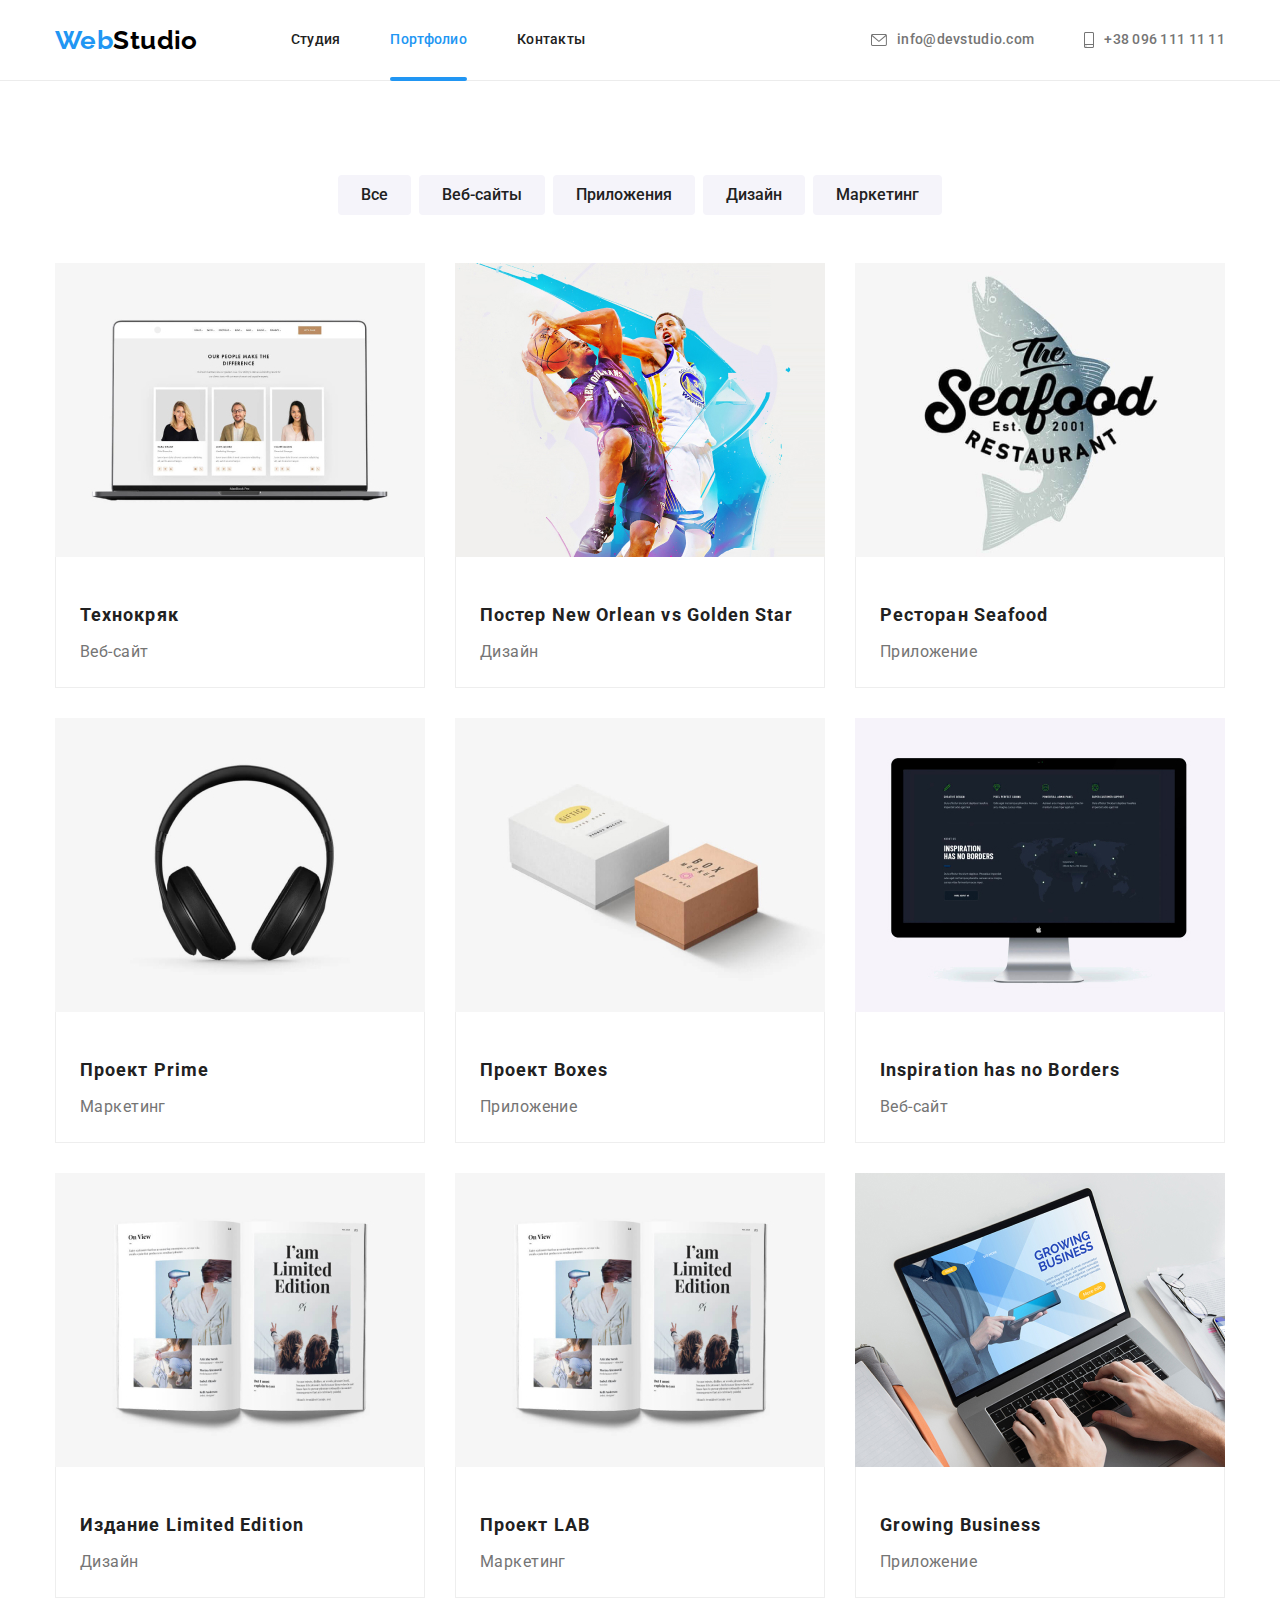
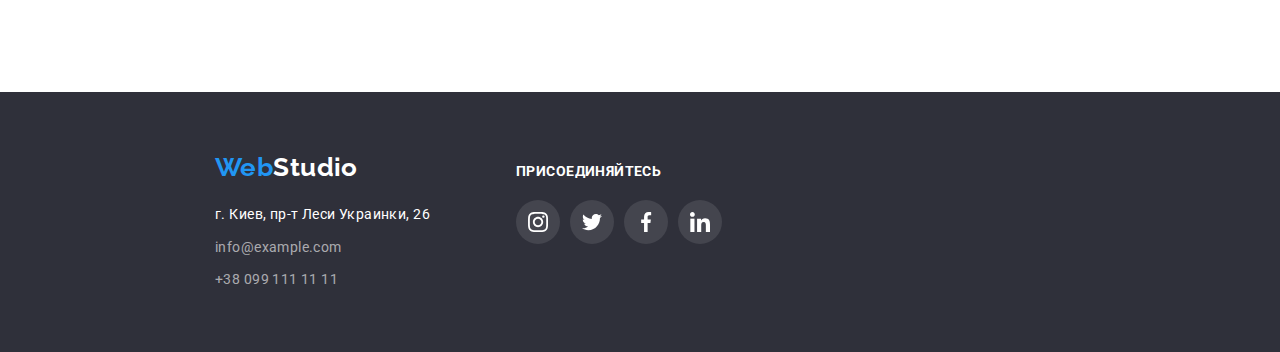
==== portfolio.html @ ba57a9d3 "Делает ДЗ-6" ====
<!DOCTYPE html>
<html lang="ru">
  <head>
    <meta charset="UTF-8" />
    <meta name="viewport" content="width=device-width, initial-scale=1.0" />
    <title>Web Studio</title>
    <link
      href="https://fonts.googleapis.com/css2?family=Raleway:wght@700&family=Roboto:wght@400;500;700;900&display=swap"
      rel="stylesheet"
    />
    <link
      rel="stylesheet"
      href="https://cdnjs.cloudflare.com/ajax/libs/modern-normalize/1.0.0/modern-normalize.min.css"
    />
    <link rel="stylesheet" href="./css/styles.css" />
  </head>
  <body>
    <!-- шапка-страницы -->
    <header class="page-header">
      <div class="container top-line">
        <nav class="nav">
          <!-- логотип -->
          <a href="./index.html" class="link logo " aria-label="логотип"><span class="logo-custom">Web</span>Studio</a>
    
          <!-- навигация-сайта -->
          <ul class="site-nav list">
            <li class="item">
              <a href="./index.html" class="link studio-page">Студия</a>
            </li>
            <li class="item">
              <a href="./portfolio.html" class="link current portfolio-page">Портфолио</a>
            </li>
            <li class="item">
              <a href="" class="link contacts-page">Контакты</a>
            </li>
          </ul>
        </nav>
    
        <!-- телефон-електроннаяпочта -->
        <ul class="header-contacts list">
          <li class="contacts-item">
            <a href="mailto:info@devstudio.com" class="link email"><svg class="icon" width=16 height=12>
                <use class="email-hover" href="./img/icomoon/sprite.svg#email-icon"></use>
              </svg>info@devstudio.com</a>
          </li>
    
          <li class="contacts-item">
            <a href="tel:+380961111111" class="link phone"><svg class="icon" width=10 height=16>
                <use href="./img/icomoon/sprite.svg#tel-icon"></use>
              </svg>+38 096 111 11 11</a>
          </li>
        </ul>
      </div>
    </header>

    <main>
    <!--  Cекция работ -->
    <section class="default-section portfolio-section">
      <div class="container">
        <h1 class="portfolio-title">Портфолио</h1>

        <!-- Фильтр портфолио -->
          <ul class="filter list">
            <li class="filter-item"><button type="button" class="filter-button">Все</button></li>
            <li class="filter-item">
              <button type="button" class="filter-button">Веб-сайты</button>
            </li>
            <li class="filter-item">
              <button type="button" class="filter-button">Приложения</button>
            </li>
            <li class="filter-item"><button type="button" class="filter-button">Дизайн</button></li>
            <li class="filter-item">
              <button type="button" class="filter-button">Маркетинг</button>
            </li>
        </ul>

        <!-- Блок работ -->
        <ul class="works list">
          <li class="works-item">
            <a href="" class="link works-link">
              <div class="wrapper">
              <img class="card-image" src="./img/portfolio-tehnokryak.jpg" alt="Изображение примера веб-сайта" width="370" />
              <div class="works-overlay">
                <p>Технокряк это современная площадка распространения коронавируса. Компании используют эту платформу для цифровогошпионажа и атак на защищённые сервера конкурентов.</p>
              </div>
            </div>
            
            <div class="card">
              <h2>Технокряк</h2>
            
              <p>Веб-сайт</p>
            </div>
           </a>
          </li>

          <li class="works-item">
            <a href="" class="link works-link">
              <div class="wrapper">
                <img class="card-image" src="./img/portfolio-poster.jpg" alt="Изображение примера дизайна" width="370" />
                <div class="works-overlay">
                <p>Технокряк это современная площадка распространения коронавируса. Компании используют эту платформу для цифрового шпионажа и атак на защищённые сервера конкурентов.</p>
                </div>
              </div>

              <div class="card">
                <h2>Постер <span lang="en">New Orlean vs Golden Star</span></h2>
              
                <p>Дизайн</p>
              </div>
            </a>
          </li>

          <li class="works-item">
            <a href="" class="link works-link">
              <div class="wrapper">
                <img class="card-image" src="./img/portfolio-restaurant.jpg" alt="Изображение примера приложения" width="370" />
              <div class="works-overlay">
                <p>Технокряк это современная площадка распространения коронавируса. Компании используют эту платформу для цифрового шпионажа и атак на защищённые сервера конкурентов.</p>
              </div>
            </div>

            <div class="card">
            <h2>Ресторан <span lang="en">Seafood</span></h2>
            
            <p>Приложение</p></div>
            </a>
          </li>

          <li class="works-item">
            <a href="" class="link works-link">
              <div class="wrapper">
                <img class="card-image" src="./img/portfolio-projectprime.jpg" alt="Изображение примера проекта маркетинг"
                  width="370" />
                <div class="works-overlay">
                  <p>Технокряк это современная площадка распространения коронавируса. Компании используют эту платформу для цифрового шпионажа и атак на защищённые сервера конкурентов.</p>
                </div>
              </div>

            <div class="card">
            <h2>Проект <span lang="en">Prime</span></h2>
            
            <p>Маркетинг</p></div>
            </a>
          </li>

          <li class="works-item">
            <a href="" class="link works-link">
              <div class="wrapper">
                <img class="card-image" src="./img/portfolio-projectboxes.jpg" alt="Изображение примера приложения" width="370" />
               <div class="works-overlay">
                <p>Технокряк это современная площадка распространения коронавируса. Компании используют эту платформу для цифрового шпионажа и атак на защищённые сервера конкурентов.</p>
              </div>
            </div>

            <div class="card">
            <h2>Проект <span lang="en">Boxes</span></h2>
            
            <p>Приложение</p></div>
            </a>
          </li>

          <li class="works-item">
            <a href="" class="link works-link">
              <div class="wrapper"><img class="card-image" src="./img/portfolio-ins.jpg" alt="Изображение примера веб-сайта" width="370" />
              <div class="works-overlay">
                <p>Технокряк это современная площадка распространения коронавируса. Компании используют эту платформу для цифрового шпионажа и атак на защищённые сервера конкурентов.</p>
              </div>
            </div>

            <div class="card">
            <h2 lang="en">Inspiration has no Borders</h2>
            
            <p>Веб-сайт</p></div>
            </a>
          </li>

          <li class="works-item">
            <a href="" class="link works-link">
              <div class="wrapper"><img class="card-image" src="./img/portfolio-edition.jpg" alt="Изображение примера дизайна" width="370" />
              <div class="works-overlay">
                <p>Технокряк это современная площадка распространения коронавируса. Компании используют эту платформу для цифрового шпионажа и атак на защищённые сервера конкурентов.</p>  
              </div>
            </div>

            <div class="card">
              <h2>Издание <span lang="en">Limited Edition</span></h2>
            
            <p>Дизайн</p></div>
            </a>
          </li>

          <li class="works-item">
            <a href="" class="link works-link">
              <div class="wrapper"><img class="card-image" src="./img/portfolio-edition.jpg" alt="Изображение примера проекта маркетинг" width="370" />
              <div class="works-overlay">
                <p>Технокряк это современная площадка распространения коронавируса. Компании используют эту платформу для цифрового шпионажа и атак на защищённые сервера конкурентов.</p>
              </div>
            </div>
              
              <div class="card">
                <h2>Проект <span lang="en">LAB</span></h2>
              
                <p>Маркетинг</p>
              </div>
            </a>              
          </li>

          <li class="works-item">
            <a href="" class="link works-link">
              <div class="wrapper"><img class="card-image" src="./img/portfolio-growing.jpg" alt="Изображение примера проекта приложения" width="370" />
              <div class="works-overlay">
                <p>Технокряк это современная площадка распространения коронавируса. Компании используют эту платформу для цифрового шпионажа и атак на защищённые сервера конкурентов.</p>
              </div>
            </div>
              
              <div class="card">
              <h2 lang="en">Growing Business</h2>
              
                <p>Приложение</p>
                </div>
              </a>
            </li>
          </ul>
        </div>
      </section>
    </main>

    <!-- подвал-страницы -->
    <footer class="footer">
    
      <div class="container">
        <!-- Секция Адрес -->
        <section class="footer-adress">
          <a href="./index.html" class="link logo-footer"><span class="logo-custom">Web</span>Studio</a>
          <address class="adress-footer">
            <p>г. Киев, пр-т Леси Украинки, 26</p>
    
            <a href="mailto:info@example.com" class="link email">info@example.com</a>
    
            <a href="tel:+380991111111" class="link phone">+38 099 111 11 11</a>
          </address>
        </section>
    
        <!-- Секция соцсетей -->
        <section class="footer-socials">
          <b>присоединяйтесь</b>
        
          <ul class="list socials-list">
            <li class="socials-item">
              <a class="link socials-button" href="http://instagram.com" target="_blank">
                <svg class="hover-logo" width=20 height=20>
                  <use href="./img/icomoon/sprite.svg#instagram-icon"></use>
                </svg></a></li>
            <li class="socials-item">
              <a class="link socials-button" href="http://twitter.com" target="_blank">
                <svg class="hover-logo" width=20 height=20>
                  <use href="./img/icomoon/sprite.svg#twitter-icon"></use>
                </svg></a></li>
            <li class="socials-item">
              <a class="link socials-button" href="http://facebook.com" target="_blank">
                <svg class="hover-logo" width=20 height=20>
                  <use href="./img/icomoon/sprite.svg#facebook-icon"></use>
                </svg></a></li>
            <li class="socials-item">
              <a class="link socials-button" href="http://linkedin.com" target="_blank">
                <svg class="hover-logo" width=20 height=20>
                  <use href="./img/icomoon/sprite.svg#linkedin-icon"></use>
                </svg></a></li>
          </ul>
        </section>
      </div>
    </footer>
  </body>
</html>
---- css/styles.css ----
/* Основной цвет текста #212121; */
/* Вторичный цвет текста #757575; */
/* Белый #FFFFFF; */
/* Цвет акцента #2196F3; */
/* Вторичный цвет фона #2f303a; */
/* Вторичный цвет фона страницы Портфолио #f5f4fa; */

:root {
  --primary-text-color: #212121;
  --secondary-text-color: #757575;
  --accent-color: #2196f3;
  --primary-background-color: #ffffff;
  --secondary-background-color: #2f303a;
  --portfolio-secondary-bg-color: #f5f4fa;
  --transition-timing-function: cubic-bezier(0.4, 0, 0.2, 1);
}

body {
  background-color: var(--primary-background-color);

  --primary-text-color: #212121;
  font-family: Roboto, sans-serif;
  font-style: normal;
  font-size: 14px;
  letter-spacing: 0.03em;
}

.link {
  text-decoration: none;
}

.container {
  width: 1200px;
  padding-left: 15px;
  padding-right: 15px;
  margin: 0px auto;
}

.default-section {
  padding-top: 94px;
  padding-bottom: 94px;
}

.default-title {
  margin-top: 0px;
  margin-bottom: 50px;

  color: var(--primary-text-color);

  font-weight: 700;
  font-size: 36px;
  line-height: 1.16;
  letter-spacing: 0.03em;
  text-align: center;
}

.list {
  padding: 0px;
  margin: 0px;
  list-style: none;
}

.card-image {
  display: block;
  max-width: 100%;
  height: auto;
}

/* Стили страницы Студия */

/* Шапка страницы */
.page-header {
  border-bottom: 1px solid #ececec;
}

.top-line {
  display: flex;
  align-items: center;
}

.top-line .nav {
  display: flex;
  align-items: center;
}

/* Логотип */
.page-header .logo {
  font-family: Raleway, sans-serif;
  font-weight: 700;
  font-size: 26px;
  line-height: 1.19;

  color: #000000;
}

.logo-custom {
  color: var(--accent-color);
}

/* Навигация сайта */
.site-nav {
  display: flex;
  max-width: 294px;
  margin-left: 93px;
}

.site-nav .item:not(:last-child) {
  margin-right: 50px;
}
.site-nav .link {
  position: relative;
  display: block;
  padding-top: 32px;
  padding-bottom: 32px;

  color: var(--primary-text-color);
  font-weight: 500;
  font-size: 14px;
  line-height: 1.14;
  letter-spacing: 0.02em;
}

.site-nav .studio-page.current,
.site-nav .portfolio-page.current {
  color: var(--accent-color);
}

.site-nav .link:hover,
.site-nav .link:focus {
  color: var(--accent-color);
  transition: 250ms var(--transition-timing-function);
}

.site-nav .link::after {
  content: "";
  position: absolute;
  display: block;
  left: 0;
  bottom: -1px;
  width: 100%;
  height: 4px;

  background: var(--accent-color);
  border-radius: 2px;
  transform: scaleX(0);
  transition: transform 250ms var(--transition-timing-function);
}

.site-nav .current::after {
  content: "";
  position: absolute;
  display: block;
  left: 0;
  bottom: -1px;
  width: 100%;
  height: 4px;

  background: var(--accent-color);
  border-radius: 2px;
  transform: scaleX(1);
}

.site-nav .link:hover::after,
.site-nav .link:focus::after {
  transform: scaleX(1);
}

/* Контакты шапки */
.header-contacts {
  display: flex;
  margin-left: auto;
  min-width: 303px;
}

.header-contacts .contacts-item {
  display: flex;
}

.header-contacts .icon {
  margin-right: 10px;
  fill: #757575;
}

.header-contacts .contacts-item:not(:last-child) {
  margin-right: 50px;
}

.header-contacts a {
  display: flex;
  align-items: center;
  padding-top: 32px;
  padding-bottom: 32px;

  font-weight: 500;
  font-size: 14px;
  line-height: 1.14;
  letter-spacing: 0.02em;

  color: var(--secondary-text-color);
}
.contacts-item:hover .icon {
  color: var(--accent-color);
  fill: var(--accent-color);

  transition: 250ms var(--transition-timing-function);
}
.contacts-item:hover .email {
  color: var(--accent-color);
  fill: var(--accent-color);

  transition: 250ms var(--transition-timing-function);
}

.contacts-item:hover .phone {
  color: var(--accent-color);
  fill: var(--accent-color);

  transition: 250ms var(--transition-timing-function);
}

.email:focus {
  color: var(--accent-color);

  transition: 250ms var(--transition-timing-function);
}

.email:focus .icon {
  fill: var(--accent-color);

  transition: 250ms var(--transition-timing-function);
}
.phone:focus {
  color: var(--accent-color);

  transition: 250ms var(--transition-timing-function);
}

.phone:focus .icon {
  fill: var(--accent-color);

  transition: 250ms var(--transition-timing-function);
}

/* ============МОДАЛКА=========== */

/* БЭКДРОП */
.backdrop {
  position: fixed;
  z-index: 999;
  top: 0;
  left: 0;
  width: 100%;
  height: 100%;
  background-color: rgba(0, 0, 0, 0.2);
  opacity: 1;
  transition: opacity 250ms var(--transition-timing-function);
}

.backdrop.is-hidden {
  opacity: 0;
  pointer-events: none;
}

.backdrop.backdrop.is-hidden .modal {
  transform: translate(-50%, -50%) scale(1.1);
}

/* ОКНО */
.modal {
  position: absolute;
  top: 50%;
  left: 50%;
  transform: translate(-50%, -50%) scaleY(1);
  transition: transform 250ms var(--transition-timing-function);

  min-width: 528px;
  min-height: 581px;
  padding: 40px;
  background: #ffffff;
  border-radius: 4px;
  box-shadow: 0px 1px 3px rgba(0, 0, 0, 0.12), 0px 1px 1px rgba(0, 0, 0, 0.14),
    0px 2px 1px rgba(0, 0, 0, 0.2);
}

.modal .cls-btn {
  position: absolute;
  top: 8px;
  right: 8px;

  display: flex;
  justify-content: center;
  align-items: center;
  padding: 0;
  width: 30px;
  height: 30px;
  border-radius: 50%;
  border: 1px solid rgba(0, 0, 0, 0.1);
  background-color: #ffffff;

  transition: background-color 250ms var(--transition-timing-function);
}

.modal .cls-btn:hover,
.modal .cls-btn:focus {
  cursor: pointer;
  fill: var(--accent-color);
}

.cls-btn svg {
  width: 18px;
  height: 18px;
}

.modal .form-title {
  margin-top: 0;
  margin-bottom: 12px;
  color: #212121;
  font-weight: 700;
  font-size: 20px;
  line-height: 23px;
  text-align: center;
  letter-spacing: 0.03em;
}

/* ФОРМА */
.inputs {
  margin-bottom: 20px;
}

.inputs .form-field {
  position: relative;
  display: flex;
  flex-direction: column;
}

.inputs .form-field:not(:last-child) {
  margin-bottom: 10px;
}

.form-field label {
  margin-bottom: 4px;

  color: var(--secondary-text-color);
  font-weight: 400;
  font-size: 12px;
  line-height: 1.25;
  letter-spacing: 0.01em;
}

.form-field input {
  height: 40px;
  padding: 10px 42px;
  outline: 0;
  border: 1px solid rgba(33, 33, 33, 0.2);
  border-radius: 4px;

  transition: 250ms var(--transition-timing-function);
}

textarea {
  width: 448px;
  height: 120px;
  padding: 12px 16px;
  outline: 0;
  border: 1px solid rgba(33, 33, 33, 0.2);
  border-radius: 4px;
  resize: none;

  transition: 250ms var(--transition-timing-function);
}

textarea::placeholder {
  color: rgba(117, 117, 117, 0.5);
  font-weight: 400;
  font-size: 14px;
  line-height: 16px;
  letter-spacing: 0.01em;
}

.form-field input:hover,
.form-field input:focus,
.form-field textarea:hover,
.form-field textarea:focus {
  border: 1px solid var(--accent-color);
}

.svg-modal {
  position: absolute;
  top: 33px;
  left: 15px;

  transition: 250ms var(--transition-timing-function);
}

input:hover + .svg-modal,
input:focus + .svg-modal {
  fill: var(--accent-color);
}

.agreement-form {
  margin-bottom: 30px;
}

.agreement {
  display: flex;
  align-items: center;
  margin-left: 15px;

  color: #757575;
  font-weight: 400;
  font-size: 14px;
  line-height: 1.7142;
  letter-spacing: 0.03em;
}

.agreement a {
  text-decoration-line: underline;
  color: #2196f3;
}

.agreement-checkbox {
  position: absolute;
  appearance: none;
}

.checkbox-icon {
  display: inline-block;
  width: 15px;
  height: 15px;
  margin-right: 7px;

  background-image: url(../img/icon-check.svg);
  background-position: center;
  background-repeat: no-repeat;
  border-radius: 4px;
  border: 2px solid black;

  transition: 250ms var(--transition-timing-function);
}

.agreement-checkbox:checked + .checkbox-icon {
  background-color: var(--accent-color);
  border: var(--accent-color);
}

.submit-btn {
  display: flex;
  align-items: center;
  margin-right: auto;
  margin-left: auto;
  padding: 10px 55px;
  background: var(--accent-color);
  border-radius: 4px;
  outline: 0;
  border: 0;

  color: #ffffff;
  font-weight: 700;
  font-size: 16px;
  text-align: center;
  line-height: 1.87;
  letter-spacing: 0.06em;

  transition: 250ms var(--transition-timing-function);
}

.submit-btn:hover,
.submit-btn:focus {
  cursor: pointer;
  background-color: #188ce8;
  box-shadow: 0px 4px 4px rgba(0, 0, 0, 0.15);
}

/* Секция-герой */
.hero-section {
  max-width: 1600px;
  margin-left: auto;
  margin-right: auto;
  padding-top: 200px;
  padding-bottom: 200px;

  background-color: #c4c4c4;
  background-image: linear-gradient(
      rgba(47, 48, 58, 0.5),
      rgba(47, 48, 58, 0.5)
    ),
    url("../img/hero-img-1.jpg");
  background-size: cover;
  background-position: center;
}

.hero-section .hero-title {
  margin-top: 0px;
  margin-bottom: 30px;

  color: #ffffff;
  font-weight: 900;
  font-size: 44px;
  line-height: 1.36;

  letter-spacing: 0.06em;
  text-transform: uppercase;
}

.hero-content {
  width: 696px;
  margin: 0 auto;

  text-align: center;
}

/* Кнопка Секция-герой */
.button {
  display: inline-block;
  border: none;
  border-radius: 4px;
  padding: 10px 32px;
  min-width: 200px;
  background-color: var(--accent-color);

  color: #ffffff;
  font-weight: 700;
  font-size: 16px;
  line-height: 1.87;

  text-align: center;
  letter-spacing: 0.06em;
  transition: 250ms var(--transition-timing-function);
}

.hero-content .button:hover {
  cursor: pointer;
  background-color: #188ce8;
  box-shadow: 0px 4px 4px rgba(0, 0, 0, 0.15);
}

/* Секция Особенности */
.features-title {
  position: absolute;
  clip: rect(0 0 0 0);
  width: 1px;
  height: 1px;
  margin: -1px;
}

.features-section h3 {
  margin-top: 0px;
  margin-bottom: 10px;

  color: var(--primary-text-color);
  font-weight: 700;
  font-size: 14px;
  line-height: 1.14;
  text-transform: uppercase;
}

.features-section p {
  margin-top: 0px;
  margin-bottom: 0px;

  color: var(--secondary-text-color);
  font-weight: 400;
  font-size: 14px;
  line-height: 1.71;
}

.features-list {
  display: flex;
}

.features-item {
  width: calc((100% - 3 * 30px) / 4);
  margin-right: 30px;
}

.features-item:nth-child(4n) {
  margin-right: 0px;
}

.features-item .features-icon {
  display: block;
  width: 270px;
  height: 120px;
  margin-bottom: 30px;
  border-radius: 4px;
}

/*  Секция Чем мы занимаемся */
.ourwork-section {
  padding-bottom: 94px;
}

.ourwork-list {
  display: flex;
}

.ourwork-item {
  width: calc((100% - 2 * 30px) / 3);
  margin-right: 30px;
}

.ourwork-item:nth-child(3n) {
  margin-right: 0px;
}

.ourwork-item .img-label {
  position: relative;
}

.img-label .label {
  position: absolute;
  left: 0;
  bottom: 0;
  padding-top: 27px;
  padding-bottom: 27px;
  width: 100%;
  height: 70px;
  background-color: rgba(47, 48, 58, 0.8);
}

.img-label p {
  margin: 0;
  color: #ffffff;
  font-weight: 700;
  font-size: 14px;
  line-height: 1.14;
  text-align: center;
  letter-spacing: 0.03em;
  text-transform: uppercase;
}

/* Секция Наша команда */
.ourteam-section {
  max-width: 1600px;
  margin-left: auto;
  margin-right: auto;
  background-color: #f5f4fa;
}

.ourteam-section h3 {
  margin-top: 0;
  margin-bottom: 10px;

  color: var(--primary-text-color);
  font-weight: 500;
  font-size: 16px;
  line-height: 1.19;
  letter-spacing: 0.03em;
}

.ourteam-item .card-image {
  margin-bottom: 30px;
}

.ourteam-section p {
  margin: 0px;

  color: var(--secondary-text-color);
  font-weight: 400;
  font-size: 16px;
  line-height: 1.19;
}

.ourteam-section .ourteam-item {
  padding-bottom: 30px;
}

.ourteam-list {
  display: flex;
}

.ourteam-item {
  width: calc((100% - 3 * 30px) / 4);
  margin-right: 30px;
  border-bottom-right-radius: 4px;
  border-bottom-left-radius: 4px;

  background: #ffffff;
  box-shadow: 0px 1px 3px rgba(0, 0, 0, 0.12), 0px 1px 1px rgba(0, 0, 0, 0.14),
    0px 2px 1px rgba(0, 0, 0, 0.2);
}

.ourteam-item:nth-child(4n) {
  margin-right: 0px;
}

.ourteam-list .card {
  text-align: center;
}

.ourteam-item .icon-list {
  display: flex;
  width: 206px;
  margin-top: 16px;
  margin-left: auto;
  margin-right: auto;
}

.icon-item {
  margin-right: 10px;
}

.icon-item:last-child {
  margin-right: 0px;
}

.icon-item .icon-button {
  display: flex;
  justify-content: center;
  align-items: center;
  width: 44px;
  height: 44px;
  padding: 0;
  border-radius: 50%;
  color: #afb1b8;

  transition: 250ms var(--transition-timing-function);
}

.icon-button:hover,
.icon-button:focus {
  background-color: var(--accent-color);
  color: #ffffff;
}

.icon-button .hover-logo {
  fill: currentColor;
}

/* Секция клиенты */
.clients-list {
  display: flex;
}

.clients-item {
  width: calc((100% - 5 * 30px) / 6);
  margin-right: 30px;
}

.clients-item:nth-child(6n) {
  margin-right: 0px;
}

.clients-item .clients-logo {
  display: flex;
  justify-content: center;
  align-items: center;
  width: 170px;
  height: 90px;
  padding: 0px;
  border: 1px solid #afb1b8;
  border-radius: 4px;

  transition: 250ms var(--transition-timing-function);
}

.clients-logo:hover,
.clients-logo:focus {
  fill: #2196f3;
  border-color: #2196f3;
}

.clients-logo {
  fill: rgba(175, 177, 184, 1);
}

/*  Подвал страницы */
.footer {
  width: 1600px;
  margin-left: auto;
  margin-right: auto;
  padding-top: 60px;
  padding-bottom: 60px;

  background-color: var(--secondary-background-color);
}

/* Подвал страницы логотип */
.logo-footer {
  display: block;
  margin-bottom: 20px;

  color: #ffffff;
  font-family: Raleway, sans-serif;
  font-weight: 700;
  font-size: 26px;
  line-height: 1.19;
}

/* Подвал страницы адрес */
.footer .container {
  display: flex;
  align-items: baseline;
}

.adress-footer p {
  margin-top: 0px;
  margin-bottom: 9px;
}

.adress-footer {
  display: flex;
  flex-direction: column;
  width: 231px;

  color: #ffffff;
  font-style: normal;
  font-weight: 400;
  font-size: 14px;
  line-height: 1.71;
}

.adress-footer a {
  color: rgba(255, 255, 255, 0.6);
}

.adress-footer .email {
  margin-bottom: 9px;
}

/* Подвал Соцсети */
.footer-socials {
  display: flex;
  flex-direction: column;
  width: 206px;
  margin-left: 70px;
}

.footer-socials b {
  margin-bottom: 20px;

  color: #ffffff;
  font-style: normal;
  font-weight: 700;
  font-size: 14px;
  line-height: 1.14;
  letter-spacing: 0.03em;
  text-transform: uppercase;
}

.socials-list {
  display: flex;
}

.socials-item:not(:last-child) {
  margin-right: 10px;
}

.socials-item .socials-button {
  display: flex;
  justify-content: center;
  align-items: center;
  width: 44px;
  height: 44px;
  padding: 0;
  border-radius: 50%;
  background-color: rgba(255, 255, 255, 0.1);

  transition: 250ms var(--transition-timing-function);
}

.socials-button:hover,
.socials-button:focus {
  background-color: var(--accent-color);
}

.socials-button .hover-logo {
  fill: #ffffff;
}

/* Подвал ПОДПИСКА */
.footer-subscribe {
  display: flex;
  width: 570px;
  margin-left: 93px;
}

.footer-form {
  display: flex;
  align-items: flex-end;
}

.form-subscribe {
  display: flex;
  flex-direction: column;
}

.subscribe-title {
  margin-bottom: 20px;

  color: #ffffff;
  font-weight: 700;
  font-size: 14px;
  line-height: 16px;
  letter-spacing: 0.03em;
  text-transform: uppercase;
}

.email-subscribe {
  width: 358px;
  height: 50px;
  margin-right: 12px;
  padding: 15px 16px;
  outline: 0;
  background: transparent;
  border-radius: 4px;
  border: 1px solid rgba(255, 255, 255, 0.3);
  filter: drop-shadow(0px 4px 4px rgba(0, 0, 0, 0.15));

  transition: 250ms var(--transition-timing-function);
}

.email-subscribe::placeholder {
  font-weight: 400;
  font-size: 16px;
  line-height: 20px;
  letter-spacing: 0.03em;
  color: rgba(255, 255, 255, 0.6);
}

.email-subscribe:hover,
.email-subscribe:focus {
  border: 1px solid var(--accent-color);
}

.btn-subscribe {
  display: flex;
  justify-content: center;
  align-items: center;
  width: 200px;
  height: 50px;
  font-weight: 700;
  background: var(--accent-color);
  border: 0;
  outline: 0;
  box-shadow: 0px 4px 4px rgba(0, 0, 0, 0.15);
  border-radius: 4px;

  color: #ffffff;
  font-size: 16px;
  line-height: 1.875;
  letter-spacing: 0.06em;
  text-align: center;

  transition: 250ms var(--transition-timing-function);
}

.telegram-svg {
  margin-left: 10px;
}

.btn-subscribe:hover,
.btn-subscribe:focus {
  cursor: pointer;
  background-color: #188ce8;
  box-shadow: 0px 4px 4px rgba(0, 0, 0, 0.15);
}

/* Стили страницы Портфолио */
.portfolio-title {
  position: absolute;
  clip: rect(0 0 0 0);
  width: 1px;
  height: 1px;
  margin: -1px;
}

/* Секция Фильтр */

.filter {
  display: flex;
  justify-content: center;
  height: 54px;
  margin-bottom: 34px;
}

.filter .filter-item:not(:last-child) {
  margin-right: 8px;
}

.filter-button {
  display: inline-block;
  border: 1px solid transparent;
  border-radius: 4px;
  padding: 6px 22px;
  min-width: 73px;

  background-color: #f5f4fa;
  color: #212121;
  font-weight: 500;
  font-size: 16px;
  line-height: 1.62;
  text-align: center;
}

.filter-button:hover {
  background-color: #2196f3;
  color: #ffffff;
}

/* Секция работ */

.works {
  display: flex;
  flex-wrap: wrap;
}

.works h2 {
  margin-top: 20px;
  margin-bottom: 4px;

  color: #212121;
  font-weight: 700;
  font-size: 18px;
  line-height: 2;
  letter-spacing: 0.06em;
}

.works p {
  margin: 0px;

  color: #757575;
  font-weight: 400;
  font-size: 16px;
  line-height: 1.87;
}

.works-item {
  width: calc((100% - 2 * 30px) / 3);
  margin-right: 30px;
  margin-bottom: 30px;
}

.works-item:nth-child(3n) {
  margin-right: 0px;
}

.works-item:nth-last-child(-n + 3) {
  margin-bottom: 0px;
}

.works-item:hover {
  box-shadow: 0px 1px 1px rgba(0, 0, 0, 0.12), 0px 4px 4px rgba(0, 0, 0, 0.06),
    1px 4px 6px rgba(0, 0, 0, 0.16);
}

.works .card {
  padding-bottom: 20px;
  padding-top: 20px;
  padding-left: 24px;
  padding-right: 24px;

  border-left: 1px solid #eeeeee;
  border-right: 1px solid #eeeeee;
  border-bottom: 1px solid #eeeeee;

  background: #ffffff;
}

/* ОВЕРЛЕЙ КАРТОЧКИ */
.works-item .wrapper {
  position: relative;
  overflow: hidden;
}

.works-overlay {
  position: absolute;
  top: 0;
  left: 0;
  width: 100%;
  height: 100%;
  background-color: rgba(33, 150, 243, 0.9);

  transform: translateY(100%);
  transition: transform 250ms var(--transition-timing-function);
}

.works-overlay p {
  padding-top: 63px;
  padding-bottom: 35px;
  padding-left: 30px;
  padding-right: 24px;

  color: #ffffff;
  font-weight: 400;
  font-size: 18px;
  text-align: left;
  line-height: 1.56;
  letter-spacing: 0.03em;
}

.works-link:hover .works-overlay,
.works-link:focus .works-overlay {
  transform: translateY(0%);
}
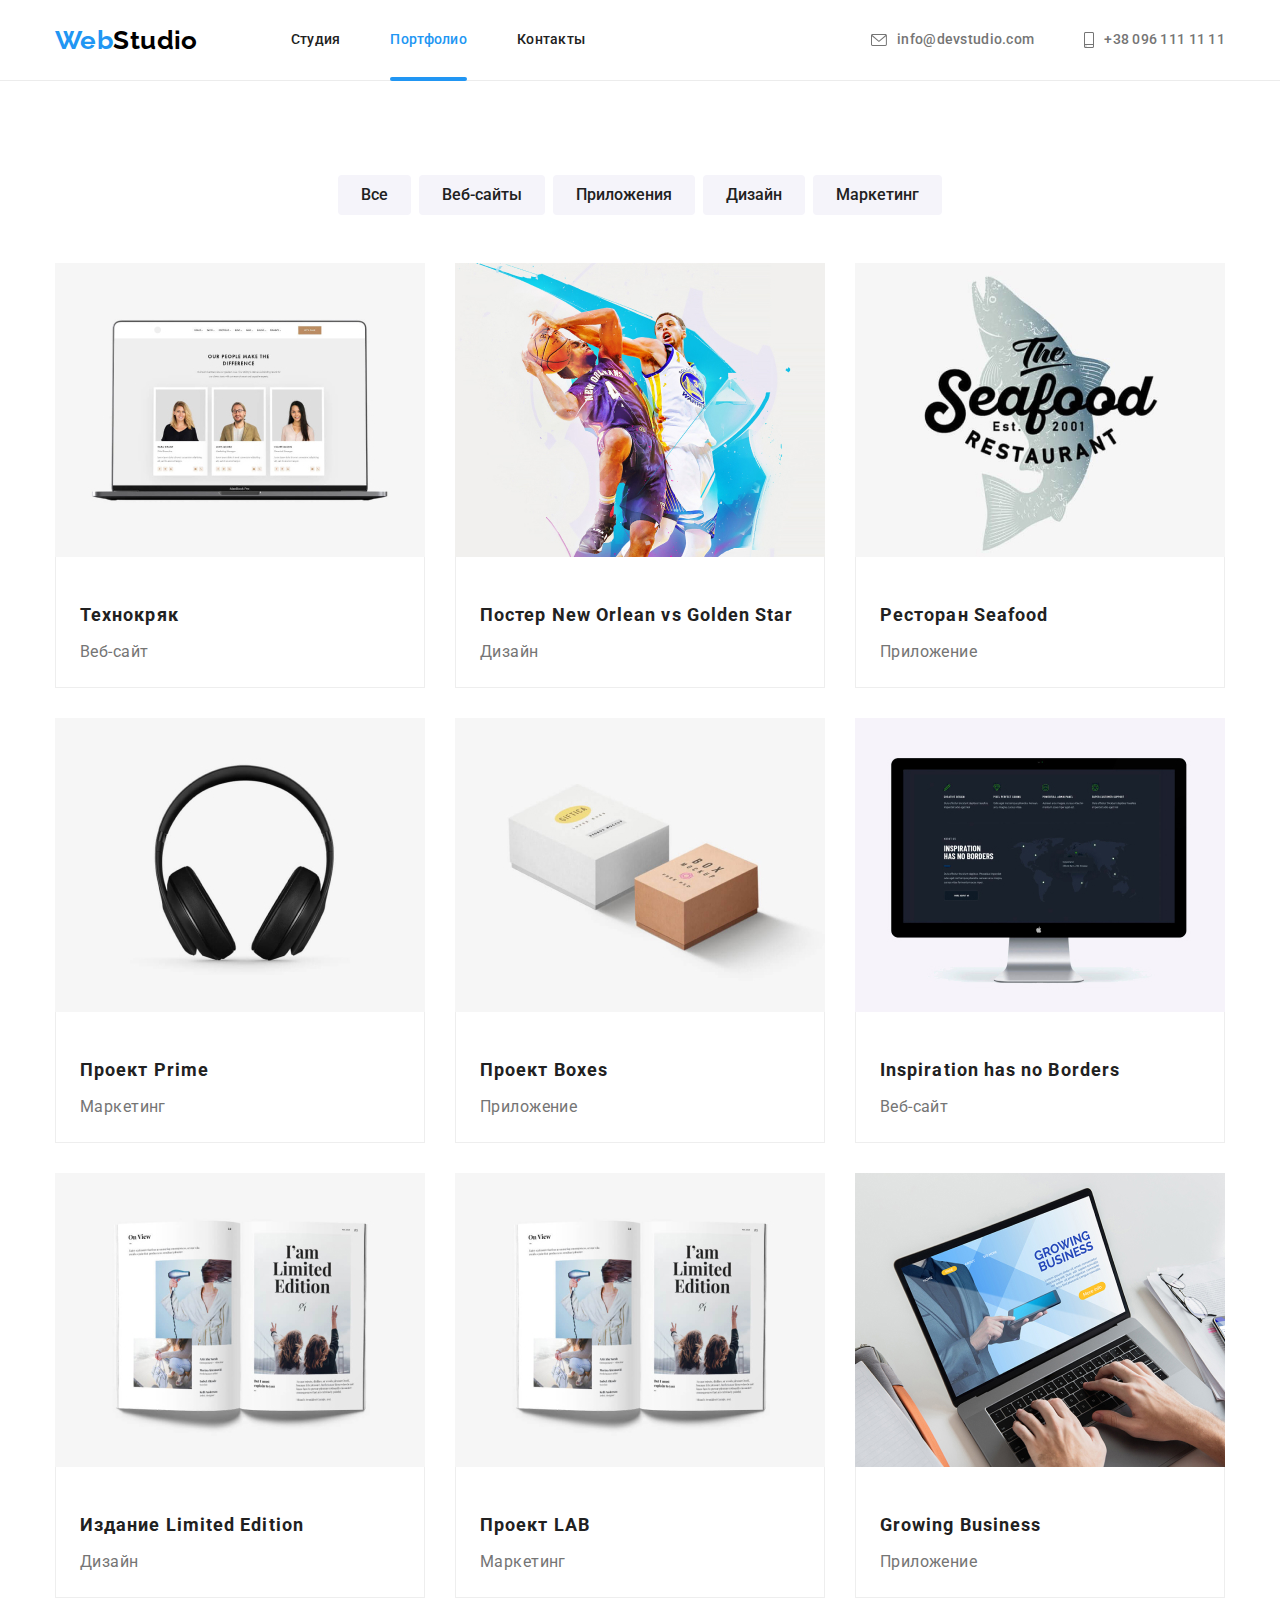
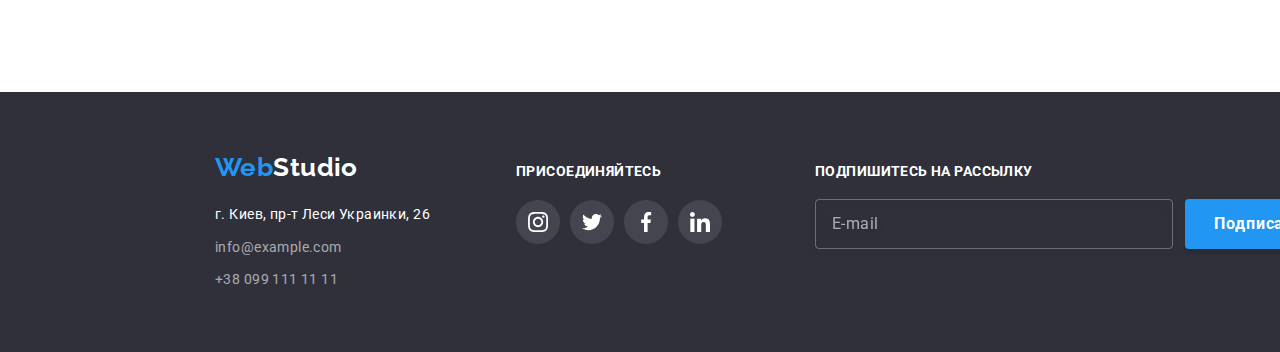
==== commit 237c6037: "Добавляет обновленный футер на страницу Портфолио" ====
--- a/portfolio.html
+++ b/portfolio.html
@@ -1,77 +1,75 @@
 <!DOCTYPE html>
 <html lang="ru">
-  <head>
-    <meta charset="UTF-8" />
-    <meta name="viewport" content="width=device-width, initial-scale=1.0" />
-    <title>Web Studio</title>
-    <link
-      href="https://fonts.googleapis.com/css2?family=Raleway:wght@700&family=Roboto:wght@400;500;700;900&display=swap"
-      rel="stylesheet"
-    />
-    <link
-      rel="stylesheet"
-      href="https://cdnjs.cloudflare.com/ajax/libs/modern-normalize/1.0.0/modern-normalize.min.css"
-    />
-    <link rel="stylesheet" href="./css/styles.css" />
-  </head>
-  <body>
-    <!-- шапка-страницы -->
-    <header class="page-header">
-      <div class="container top-line">
-        <nav class="nav">
-          <!-- логотип -->
-          <a href="./index.html" class="link logo " aria-label="логотип"><span class="logo-custom">Web</span>Studio</a>
-    
-          <!-- навигация-сайта -->
-          <ul class="site-nav list">
-            <li class="item">
-              <a href="./index.html" class="link studio-page">Студия</a>
-            </li>
-            <li class="item">
-              <a href="./portfolio.html" class="link current portfolio-page">Портфолио</a>
-            </li>
-            <li class="item">
-              <a href="" class="link contacts-page">Контакты</a>
-            </li>
-          </ul>
-        </nav>
-    
-        <!-- телефон-електроннаяпочта -->
-        <ul class="header-contacts list">
-          <li class="contacts-item">
-            <a href="mailto:info@devstudio.com" class="link email"><svg class="icon" width=16 height=12>
-                <use class="email-hover" href="./img/icomoon/sprite.svg#email-icon"></use>
-              </svg>info@devstudio.com</a>
-          </li>
-    
-          <li class="contacts-item">
-            <a href="tel:+380961111111" class="link phone"><svg class="icon" width=10 height=16>
-                <use href="./img/icomoon/sprite.svg#tel-icon"></use>
-              </svg>+38 096 111 11 11</a>
+
+<head>
+  <meta charset="UTF-8" />
+  <meta name="viewport" content="width=device-width, initial-scale=1.0" />
+  <title>Web Studio</title>
+  <link href="https://fonts.googleapis.com/css2?family=Raleway:wght@700&family=Roboto:wght@400;500;700;900&display=swap"
+    rel="stylesheet" />
+  <link rel="stylesheet"
+    href="https://cdnjs.cloudflare.com/ajax/libs/modern-normalize/1.0.0/modern-normalize.min.css" />
+  <link rel="stylesheet" href="./css/styles.css" />
+</head>
+
+<body>
+  <!-- шапка-страницы -->
+  <header class="page-header">
+    <div class="container top-line">
+      <nav class="nav">
+        <!-- логотип -->
+        <a href="./index.html" class="link logo " aria-label="логотип"><span class="logo-custom">Web</span>Studio</a>
+
+        <!-- навигация-сайта -->
+        <ul class="site-nav list">
+          <li class="item">
+            <a href="./index.html" class="link studio-page">Студия</a>
+          </li>
+          <li class="item">
+            <a href="./portfolio.html" class="link current portfolio-page">Портфолио</a>
+          </li>
+          <li class="item">
+            <a href="" class="link contacts-page">Контакты</a>
           </li>
         </ul>
-      </div>
-    </header>
-
-    <main>
+      </nav>
+
+      <!-- телефон-електроннаяпочта -->
+      <ul class="header-contacts list">
+        <li class="contacts-item">
+          <a href="mailto:info@devstudio.com" class="link email"><svg class="icon" width=16 height=12>
+              <use class="email-hover" href="./img/icomoon/sprite.svg#email-icon"></use>
+            </svg>info@devstudio.com</a>
+        </li>
+
+        <li class="contacts-item">
+          <a href="tel:+380961111111" class="link phone"><svg class="icon" width=10 height=16>
+              <use href="./img/icomoon/sprite.svg#tel-icon"></use>
+            </svg>+38 096 111 11 11</a>
+        </li>
+      </ul>
+    </div>
+  </header>
+
+  <main>
     <!--  Cекция работ -->
     <section class="default-section portfolio-section">
       <div class="container">
         <h1 class="portfolio-title">Портфолио</h1>
 
         <!-- Фильтр портфолио -->
-          <ul class="filter list">
-            <li class="filter-item"><button type="button" class="filter-button">Все</button></li>
-            <li class="filter-item">
-              <button type="button" class="filter-button">Веб-сайты</button>
-            </li>
-            <li class="filter-item">
-              <button type="button" class="filter-button">Приложения</button>
-            </li>
-            <li class="filter-item"><button type="button" class="filter-button">Дизайн</button></li>
-            <li class="filter-item">
-              <button type="button" class="filter-button">Маркетинг</button>
-            </li>
+        <ul class="filter list">
+          <li class="filter-item"><button type="button" class="filter-button">Все</button></li>
+          <li class="filter-item">
+            <button type="button" class="filter-button">Веб-сайты</button>
+          </li>
+          <li class="filter-item">
+            <button type="button" class="filter-button">Приложения</button>
+          </li>
+          <li class="filter-item"><button type="button" class="filter-button">Дизайн</button></li>
+          <li class="filter-item">
+            <button type="button" class="filter-button">Маркетинг</button>
+          </li>
         </ul>
 
         <!-- Блок работ -->
@@ -79,32 +77,36 @@
           <li class="works-item">
             <a href="" class="link works-link">
               <div class="wrapper">
-              <img class="card-image" src="./img/portfolio-tehnokryak.jpg" alt="Изображение примера веб-сайта" width="370" />
-              <div class="works-overlay">
-                <p>Технокряк это современная площадка распространения коронавируса. Компании используют эту платформу для цифровогошпионажа и атак на защищённые сервера конкурентов.</p>
-              </div>
-            </div>
-            
-            <div class="card">
-              <h2>Технокряк</h2>
-            
-              <p>Веб-сайт</p>
-            </div>
-           </a>
-          </li>
-
-          <li class="works-item">
-            <a href="" class="link works-link">
-              <div class="wrapper">
-                <img class="card-image" src="./img/portfolio-poster.jpg" alt="Изображение примера дизайна" width="370" />
-                <div class="works-overlay">
-                <p>Технокряк это современная площадка распространения коронавируса. Компании используют эту платформу для цифрового шпионажа и атак на защищённые сервера конкурентов.</p>
+                <img class="card-image" src="./img/portfolio-tehnokryak.jpg" alt="Изображение примера веб-сайта"
+                  width="370" />
+                <div class="works-overlay">
+                  <p>Технокряк это современная площадка распространения коронавируса. Компании используют эту платформу
+                    для цифровогошпионажа и атак на защищённые сервера конкурентов.</p>
+                </div>
+              </div>
+
+              <div class="card">
+                <h2>Технокряк</h2>
+
+                <p>Веб-сайт</p>
+              </div>
+            </a>
+          </li>
+
+          <li class="works-item">
+            <a href="" class="link works-link">
+              <div class="wrapper">
+                <img class="card-image" src="./img/portfolio-poster.jpg" alt="Изображение примера дизайна"
+                  width="370" />
+                <div class="works-overlay">
+                  <p>Технокряк это современная площадка распространения коронавируса. Компании используют эту платформу
+                    для цифрового шпионажа и атак на защищённые сервера конкурентов.</p>
                 </div>
               </div>
 
               <div class="card">
                 <h2>Постер <span lang="en">New Orlean vs Golden Star</span></h2>
-              
+
                 <p>Дизайн</p>
               </div>
             </a>
@@ -113,162 +115,208 @@
           <li class="works-item">
             <a href="" class="link works-link">
               <div class="wrapper">
-                <img class="card-image" src="./img/portfolio-restaurant.jpg" alt="Изображение примера приложения" width="370" />
-              <div class="works-overlay">
-                <p>Технокряк это современная площадка распространения коронавируса. Компании используют эту платформу для цифрового шпионажа и атак на защищённые сервера конкурентов.</p>
-              </div>
-            </div>
-
-            <div class="card">
-            <h2>Ресторан <span lang="en">Seafood</span></h2>
-            
-            <p>Приложение</p></div>
-            </a>
-          </li>
-
-          <li class="works-item">
-            <a href="" class="link works-link">
-              <div class="wrapper">
-                <img class="card-image" src="./img/portfolio-projectprime.jpg" alt="Изображение примера проекта маркетинг"
+                <img class="card-image" src="./img/portfolio-restaurant.jpg" alt="Изображение примера приложения"
                   width="370" />
                 <div class="works-overlay">
-                  <p>Технокряк это современная площадка распространения коронавируса. Компании используют эту платформу для цифрового шпионажа и атак на защищённые сервера конкурентов.</p>
-                </div>
-              </div>
-
-            <div class="card">
-            <h2>Проект <span lang="en">Prime</span></h2>
-            
-            <p>Маркетинг</p></div>
-            </a>
-          </li>
-
-          <li class="works-item">
-            <a href="" class="link works-link">
-              <div class="wrapper">
-                <img class="card-image" src="./img/portfolio-projectboxes.jpg" alt="Изображение примера приложения" width="370" />
-               <div class="works-overlay">
-                <p>Технокряк это современная площадка распространения коронавируса. Компании используют эту платформу для цифрового шпионажа и атак на защищённые сервера конкурентов.</p>
-              </div>
-            </div>
-
-            <div class="card">
-            <h2>Проект <span lang="en">Boxes</span></h2>
-            
-            <p>Приложение</p></div>
-            </a>
-          </li>
-
-          <li class="works-item">
-            <a href="" class="link works-link">
-              <div class="wrapper"><img class="card-image" src="./img/portfolio-ins.jpg" alt="Изображение примера веб-сайта" width="370" />
-              <div class="works-overlay">
-                <p>Технокряк это современная площадка распространения коронавируса. Компании используют эту платформу для цифрового шпионажа и атак на защищённые сервера конкурентов.</p>
-              </div>
-            </div>
-
-            <div class="card">
-            <h2 lang="en">Inspiration has no Borders</h2>
-            
-            <p>Веб-сайт</p></div>
-            </a>
-          </li>
-
-          <li class="works-item">
-            <a href="" class="link works-link">
-              <div class="wrapper"><img class="card-image" src="./img/portfolio-edition.jpg" alt="Изображение примера дизайна" width="370" />
-              <div class="works-overlay">
-                <p>Технокряк это современная площадка распространения коронавируса. Компании используют эту платформу для цифрового шпионажа и атак на защищённые сервера конкурентов.</p>  
-              </div>
-            </div>
-
-            <div class="card">
-              <h2>Издание <span lang="en">Limited Edition</span></h2>
-            
-            <p>Дизайн</p></div>
-            </a>
-          </li>
-
-          <li class="works-item">
-            <a href="" class="link works-link">
-              <div class="wrapper"><img class="card-image" src="./img/portfolio-edition.jpg" alt="Изображение примера проекта маркетинг" width="370" />
-              <div class="works-overlay">
-                <p>Технокряк это современная площадка распространения коронавируса. Компании используют эту платформу для цифрового шпионажа и атак на защищённые сервера конкурентов.</p>
-              </div>
-            </div>
-              
+                  <p>Технокряк это современная площадка распространения коронавируса. Компании используют эту платформу
+                    для цифрового шпионажа и атак на защищённые сервера конкурентов.</p>
+                </div>
+              </div>
+
+              <div class="card">
+                <h2>Ресторан <span lang="en">Seafood</span></h2>
+
+                <p>Приложение</p>
+              </div>
+            </a>
+          </li>
+
+          <li class="works-item">
+            <a href="" class="link works-link">
+              <div class="wrapper">
+                <img class="card-image" src="./img/portfolio-projectprime.jpg"
+                  alt="Изображение примера проекта маркетинг" width="370" />
+                <div class="works-overlay">
+                  <p>Технокряк это современная площадка распространения коронавируса. Компании используют эту платформу
+                    для цифрового шпионажа и атак на защищённые сервера конкурентов.</p>
+                </div>
+              </div>
+
+              <div class="card">
+                <h2>Проект <span lang="en">Prime</span></h2>
+
+                <p>Маркетинг</p>
+              </div>
+            </a>
+          </li>
+
+          <li class="works-item">
+            <a href="" class="link works-link">
+              <div class="wrapper">
+                <img class="card-image" src="./img/portfolio-projectboxes.jpg" alt="Изображение примера приложения"
+                  width="370" />
+                <div class="works-overlay">
+                  <p>Технокряк это современная площадка распространения коронавируса. Компании используют эту платформу
+                    для цифрового шпионажа и атак на защищённые сервера конкурентов.</p>
+                </div>
+              </div>
+
+              <div class="card">
+                <h2>Проект <span lang="en">Boxes</span></h2>
+
+                <p>Приложение</p>
+              </div>
+            </a>
+          </li>
+
+          <li class="works-item">
+            <a href="" class="link works-link">
+              <div class="wrapper"><img class="card-image" src="./img/portfolio-ins.jpg"
+                  alt="Изображение примера веб-сайта" width="370" />
+                <div class="works-overlay">
+                  <p>Технокряк это современная площадка распространения коронавируса. Компании используют эту платформу
+                    для цифрового шпионажа и атак на защищённые сервера конкурентов.</p>
+                </div>
+              </div>
+
+              <div class="card">
+                <h2 lang="en">Inspiration has no Borders</h2>
+
+                <p>Веб-сайт</p>
+              </div>
+            </a>
+          </li>
+
+          <li class="works-item">
+            <a href="" class="link works-link">
+              <div class="wrapper"><img class="card-image" src="./img/portfolio-edition.jpg"
+                  alt="Изображение примера дизайна" width="370" />
+                <div class="works-overlay">
+                  <p>Технокряк это современная площадка распространения коронавируса. Компании используют эту платформу
+                    для цифрового шпионажа и атак на защищённые сервера конкурентов.</p>
+                </div>
+              </div>
+
+              <div class="card">
+                <h2>Издание <span lang="en">Limited Edition</span></h2>
+
+                <p>Дизайн</p>
+              </div>
+            </a>
+          </li>
+
+          <li class="works-item">
+            <a href="" class="link works-link">
+              <div class="wrapper"><img class="card-image" src="./img/portfolio-edition.jpg"
+                  alt="Изображение примера проекта маркетинг" width="370" />
+                <div class="works-overlay">
+                  <p>Технокряк это современная площадка распространения коронавируса. Компании используют эту платформу
+                    для цифрового шпионажа и атак на защищённые сервера конкурентов.</p>
+                </div>
+              </div>
+
               <div class="card">
                 <h2>Проект <span lang="en">LAB</span></h2>
-              
+
                 <p>Маркетинг</p>
               </div>
-            </a>              
-          </li>
-
-          <li class="works-item">
-            <a href="" class="link works-link">
-              <div class="wrapper"><img class="card-image" src="./img/portfolio-growing.jpg" alt="Изображение примера проекта приложения" width="370" />
-              <div class="works-overlay">
-                <p>Технокряк это современная площадка распространения коронавируса. Компании используют эту платформу для цифрового шпионажа и атак на защищённые сервера конкурентов.</p>
-              </div>
-            </div>
-              
-              <div class="card">
-              <h2 lang="en">Growing Business</h2>
-              
+            </a>
+          </li>
+
+          <li class="works-item">
+            <a href="" class="link works-link">
+              <div class="wrapper"><img class="card-image" src="./img/portfolio-growing.jpg"
+                  alt="Изображение примера проекта приложения" width="370" />
+                <div class="works-overlay">
+                  <p>Технокряк это современная площадка распространения коронавируса. Компании используют эту платформу
+                    для цифрового шпионажа и атак на защищённые сервера конкурентов.</p>
+                </div>
+              </div>
+
+              <div class="card">
+                <h2 lang="en">Growing Business</h2>
+
                 <p>Приложение</p>
-                </div>
-              </a>
-            </li>
-          </ul>
-        </div>
+              </div>
+            </a>
+          </li>
+        </ul>
+      </div>
+    </section>
+  </main>
+
+  <!-- подвал-страницы -->
+  <footer class="footer">
+    <div class="container">
+      <!-- Секция Адрес -->
+      <section class="footer-adress">
+        <a href="./index.html" class="link logo-footer"><span class="logo-custom">Web</span>Studio</a>
+
+        <address class="adress-footer">
+          <p>г. Киев, пр-т Леси Украинки, 26</p>
+
+          <a href="mailto:info@example.com" class="link email">info@example.com</a>
+
+          <a href="tel:+380991111111" class="link phone">+38 099 111 11 11</a>
+        </address>
       </section>
-    </main>
-
-    <!-- подвал-страницы -->
-    <footer class="footer">
-    
-      <div class="container">
-        <!-- Секция Адрес -->
-        <section class="footer-adress">
-          <a href="./index.html" class="link logo-footer"><span class="logo-custom">Web</span>Studio</a>
-          <address class="adress-footer">
-            <p>г. Киев, пр-т Леси Украинки, 26</p>
-    
-            <a href="mailto:info@example.com" class="link email">info@example.com</a>
-    
-            <a href="tel:+380991111111" class="link phone">+38 099 111 11 11</a>
-          </address>
-        </section>
-    
-        <!-- Секция соцсетей -->
-        <section class="footer-socials">
-          <b>присоединяйтесь</b>
-        
-          <ul class="list socials-list">
-            <li class="socials-item">
-              <a class="link socials-button" href="http://instagram.com" target="_blank">
-                <svg class="hover-logo" width=20 height=20>
-                  <use href="./img/icomoon/sprite.svg#instagram-icon"></use>
-                </svg></a></li>
-            <li class="socials-item">
-              <a class="link socials-button" href="http://twitter.com" target="_blank">
-                <svg class="hover-logo" width=20 height=20>
-                  <use href="./img/icomoon/sprite.svg#twitter-icon"></use>
-                </svg></a></li>
-            <li class="socials-item">
-              <a class="link socials-button" href="http://facebook.com" target="_blank">
-                <svg class="hover-logo" width=20 height=20>
-                  <use href="./img/icomoon/sprite.svg#facebook-icon"></use>
-                </svg></a></li>
-            <li class="socials-item">
-              <a class="link socials-button" href="http://linkedin.com" target="_blank">
-                <svg class="hover-logo" width=20 height=20>
-                  <use href="./img/icomoon/sprite.svg#linkedin-icon"></use>
-                </svg></a></li>
-          </ul>
-        </section>
-      </div>
-    </footer>
-  </body>
-</html>
+
+      <!-- Секция соцсетей -->
+      <section class="footer-socials">
+        <b>присоединяйтесь</b>
+
+        <ul class="list socials-list">
+          <li class="socials-item">
+            <a class="link socials-button" href="http://instagram.com" target="_blank">
+              <svg class="hover-logo" width="20" height="20">
+                <use href="./img/icomoon/sprite.svg#instagram-icon"></use>
+              </svg>
+            </a>
+          </li>
+
+          <li class="socials-item">
+            <a class="link socials-button" href="http://twitter.com" target="_blank">
+              <svg class="hover-logo" width="20" height="20">
+                <use href="./img/icomoon/sprite.svg#twitter-icon"></use>
+              </svg>
+            </a>
+          </li>
+
+          <li class="socials-item">
+            <a class="link socials-button" href="http://facebook.com" target="_blank">
+              <svg class="hover-logo" width="20" height="20">
+                <use href="./img/icomoon/sprite.svg#facebook-icon"></use>
+              </svg>
+            </a>
+          </li>
+
+          <li class="socials-item">
+            <a class="link socials-button" href="http://linkedin.com" target="_blank">
+              <svg class="hover-logo" width="20" height="20">
+                <use href="./img/icomoon/sprite.svg#linkedin-icon"></use>
+              </svg>
+            </a>
+          </li>
+        </ul>
+      </section>
+
+      <!-- Секция подписки -->
+      <section class="footer-subscribe">
+        <form class="footer-form">
+          <div class="form-subscribe">
+            <label for="email-subcsribe" class="subscribe-title">Подпишитесь на рассылку</label>
+            <input class="email-subscribe" type="email" name="email-subcsribe" id="email-subcsribe"
+              placeholder="E-mail">
+          </div>
+          <button type="submit" class="btn-subscribe">Подписаться
+            <svg class="telegram-svg" width="24" height="24">
+              <use href="./img/telegram/sprite.svg#telegram-icon"></use>
+            </svg>
+          </button>
+        </form>
+      </section>
+    </div>
+  </footer>
+</body>
+
+</html>